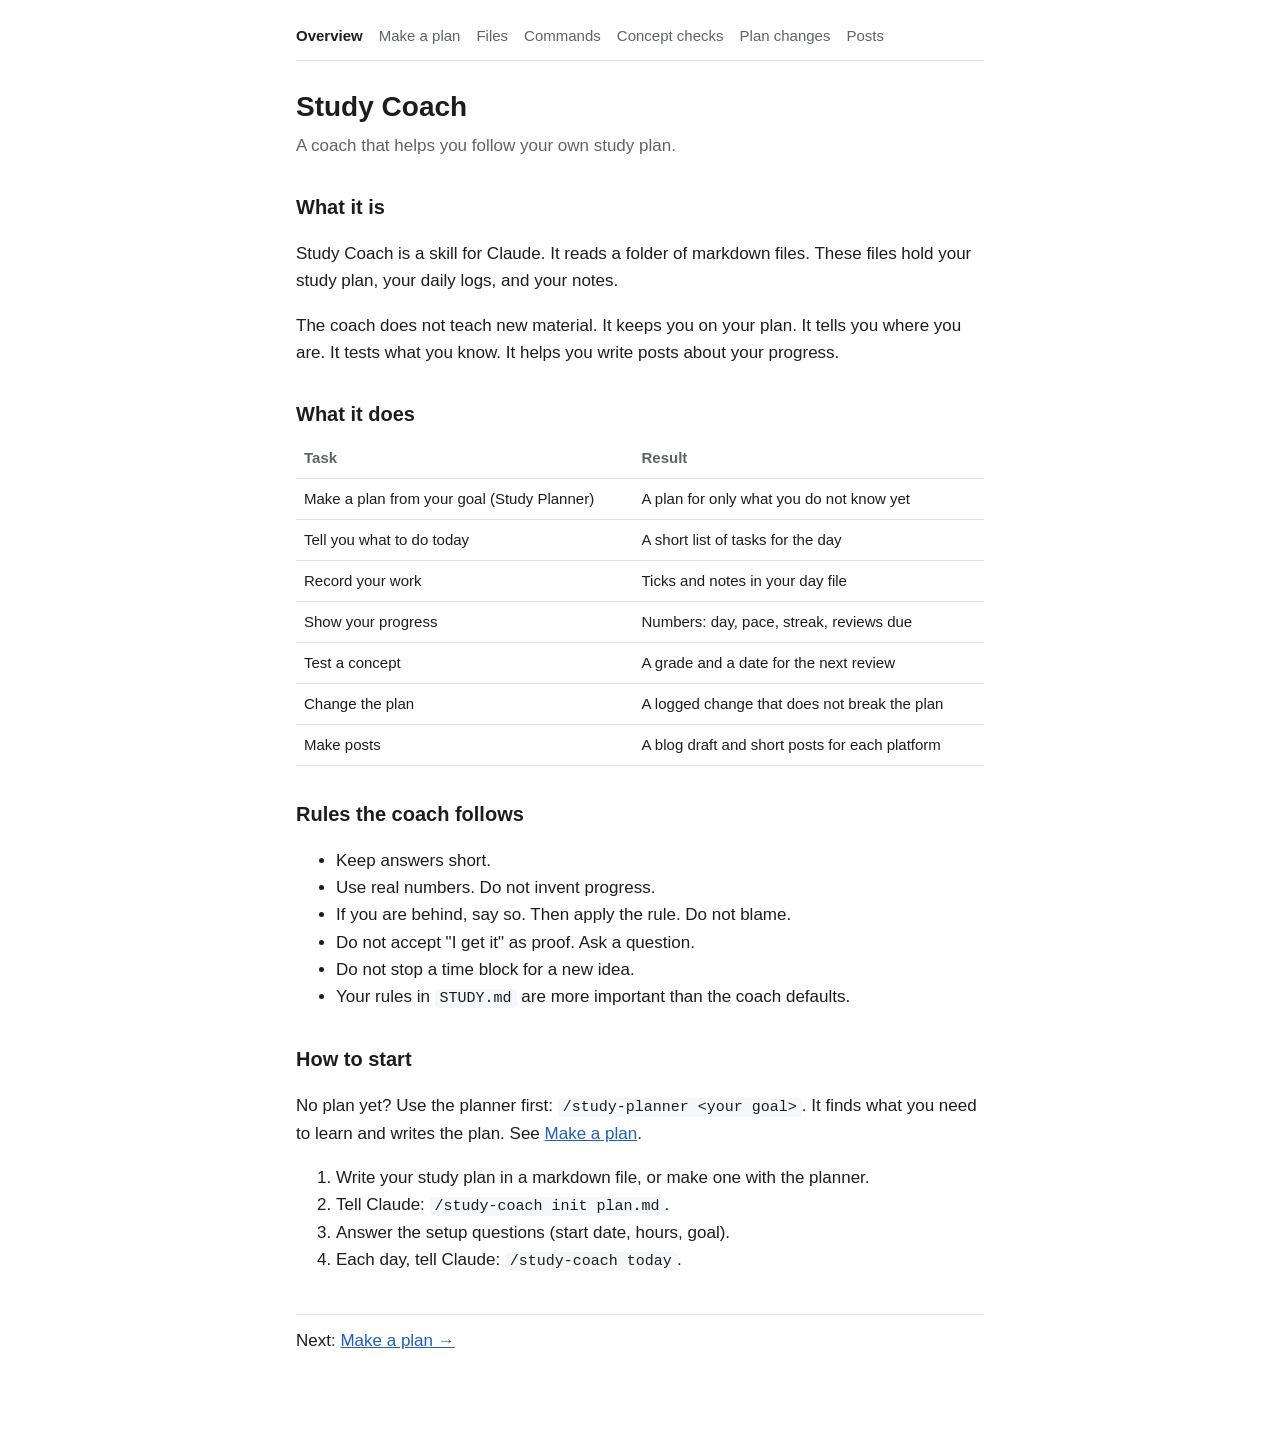
==== docs/index.html @ fe9da8b5 "v0.4.0: study-planner plans the capability gap; Experienced Learner Mode; planner docs page Co-Autho" ====
<!doctype html>
<html lang="en">
<head>
<meta charset="utf-8">
<meta name="viewport" content="width=device-width, initial-scale=1">
<title>Study Coach Overview</title>
<link rel="stylesheet" href="style.css">
</head>
<body>
<main>
<nav><a href="index.html" aria-current="page">Overview</a><a href="planner.html">Make a plan</a><a href="workspace.html">Files</a><a href="modes.html">Commands</a><a href="check.html">Concept checks</a><a href="adapt.html">Plan changes</a><a href="share.html">Posts</a></nav>

<h1>Study Coach</h1>
<p class="lead">A coach that helps you follow your own study plan.</p>

<h2>What it is</h2>
<p>Study Coach is a skill for Claude. It reads a folder of markdown files. These files hold your study plan, your daily logs, and your notes.</p>
<p>The coach does not teach new material. It keeps you on your plan. It tells you where you are. It tests what you know. It helps you write posts about your progress.</p>

<h2>What it does</h2>
<table>
<tr><th>Task</th><th>Result</th></tr>
<tr><td>Make a plan from your goal (Study Planner)</td><td>A plan for only what you do not know yet</td></tr>
<tr><td>Tell you what to do today</td><td>A short list of tasks for the day</td></tr>
<tr><td>Record your work</td><td>Ticks and notes in your day file</td></tr>
<tr><td>Show your progress</td><td>Numbers: day, pace, streak, reviews due</td></tr>
<tr><td>Test a concept</td><td>A grade and a date for the next review</td></tr>
<tr><td>Change the plan</td><td>A logged change that does not break the plan</td></tr>
<tr><td>Make posts</td><td>A blog draft and short posts for each platform</td></tr>
</table>

<h2>Rules the coach follows</h2>
<ul>
<li>Keep answers short.</li>
<li>Use real numbers. Do not invent progress.</li>
<li>If you are behind, say so. Then apply the rule. Do not blame.</li>
<li>Do not accept "I get it" as proof. Ask a question.</li>
<li>Do not stop a time block for a new idea.</li>
<li>Your rules in <code>STUDY.md</code> are more important than the coach defaults.</li>
</ul>

<h2>How to start</h2>
<p>No plan yet? Use the planner first: <code>/study-planner &lt;your goal&gt;</code>. It finds what you need to learn and writes the plan. See <a href="planner.html">Make a plan</a>.</p>
<ol>
<li>Write your study plan in a markdown file, or make one with the planner.</li>
<li>Tell Claude: <code>/study-coach init plan.md</code>.</li>
<li>Answer the setup questions (start date, hours, goal).</li>
<li>Each day, tell Claude: <code>/study-coach today</code>.</li>
</ol>

<p class="next">Next: <a href="planner.html">Make a plan →</a></p>

</main>
</body>
</html>
---- docs/style.css ----
:root {
  --bg: #ffffff;
  --text: #1d1d1f;
  --muted: #5f6368;
  --line: #e2e2e2;
  --accent: #1f5fbf;
  --box: #f5f7fa;
}
@media (prefers-color-scheme: dark) {
  :root {
    --bg: #16181c;
    --text: #e8e8e8;
    --muted: #a0a4ab;
    --line: #33363c;
    --accent: #7fb0ff;
    --box: #1f2228;
  }
}
* { box-sizing: border-box; }
body {
  margin: 0;
  background: var(--bg);
  color: var(--text);
  font: 17px/1.6 -apple-system, BlinkMacSystemFont, "Segoe UI", Roboto, sans-serif;
}
main { max-width: 720px; margin: 0 auto; padding: 24px 16px 64px; }
nav { display: flex; flex-wrap: wrap; gap: 6px 16px; padding-bottom: 12px; border-bottom: 1px solid var(--line); font-size: 15px; }
nav a { color: var(--muted); text-decoration: none; }
nav a[aria-current] { color: var(--text); font-weight: 600; }
a { color: var(--accent); }
h1 { font-size: 28px; line-height: 1.25; margin: 28px 0 8px; }
h2 { font-size: 20px; margin: 32px 0 8px; }
p.lead { color: var(--muted); margin-top: 0; }
code { background: var(--box); padding: 1px 5px; border-radius: 4px; font-size: 15px; }
pre { background: var(--box); padding: 12px; border-radius: 6px; overflow-x: auto; font-size: 14px; }
table { width: 100%; border-collapse: collapse; font-size: 15px; margin: 8px 0; }
th, td { text-align: left; padding: 8px; border-bottom: 1px solid var(--line); vertical-align: top; }
th { color: var(--muted); font-weight: 600; }
.note { background: var(--box); border-left: 3px solid var(--accent); padding: 10px 14px; border-radius: 4px; }
.next { margin-top: 40px; padding-top: 12px; border-top: 1px solid var(--line); }
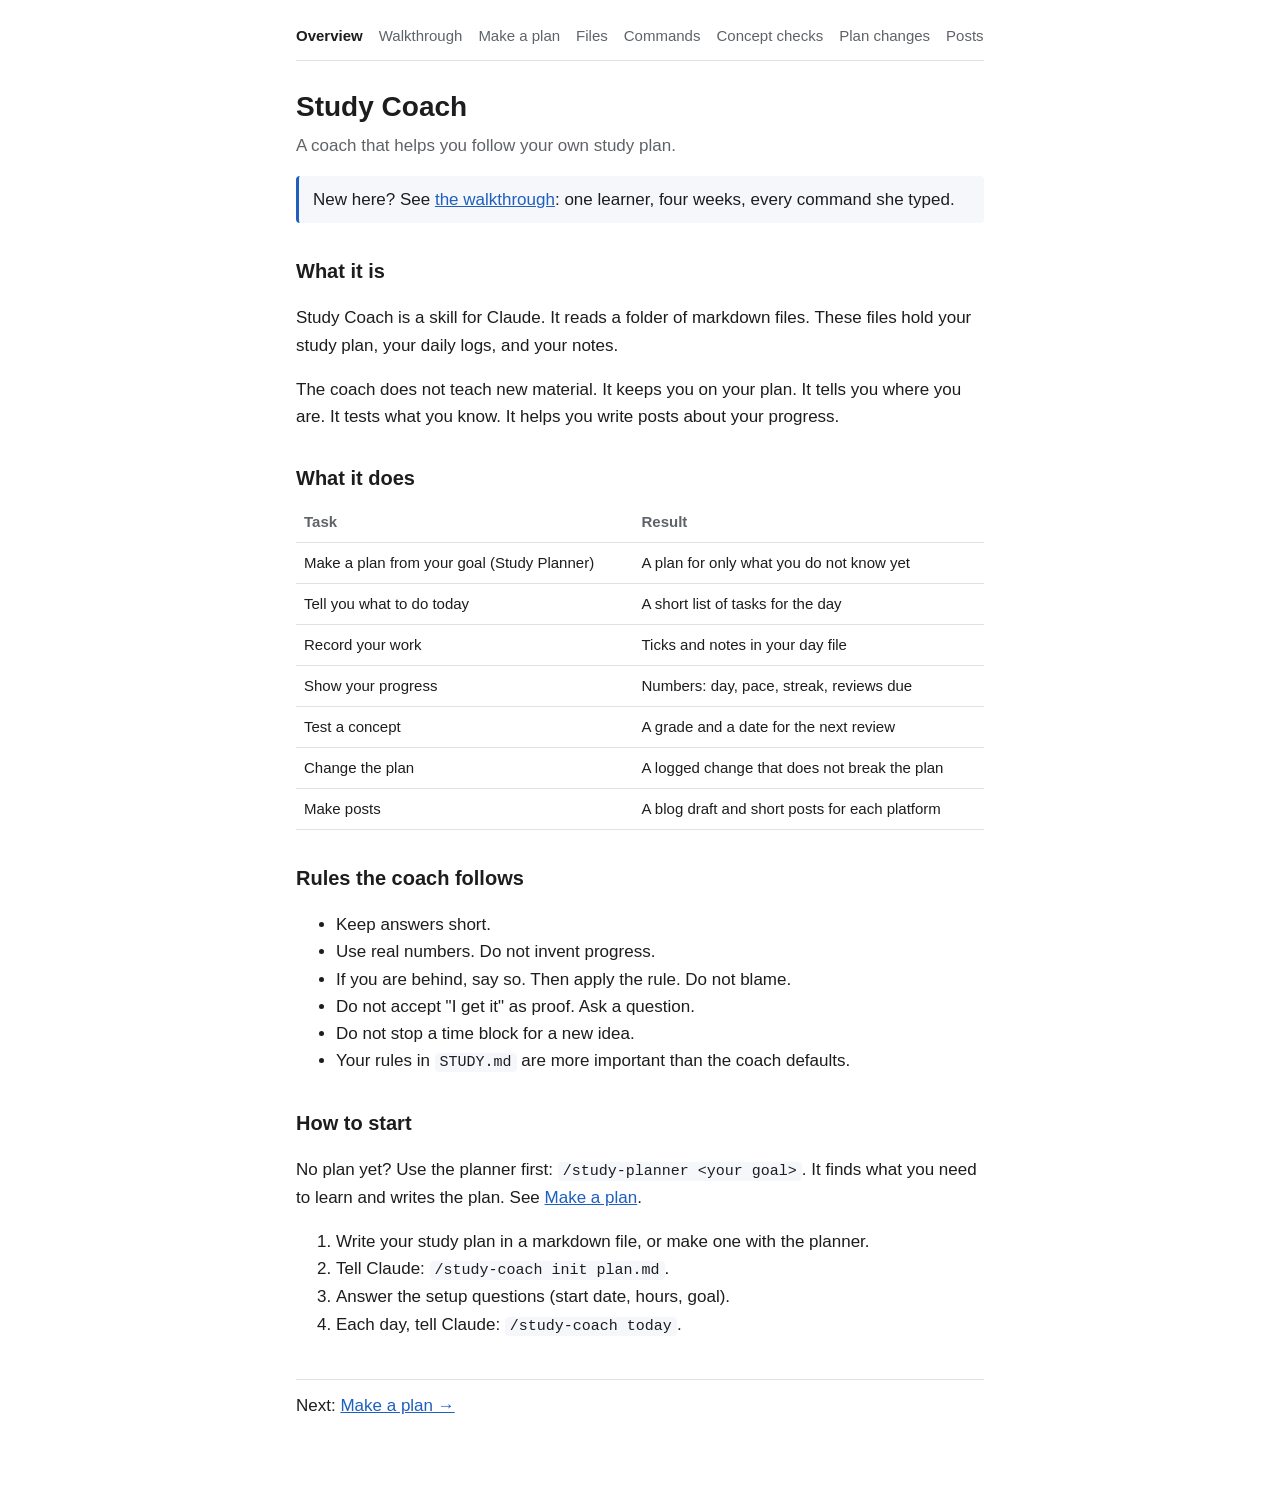
==== commit 0a8f0adb: "docs: walkthrough page with expandable steps; fix plugin install owner in README Co-Authored-By: Cla" ====
--- a/docs/index.html
+++ b/docs/index.html
@@ -8,10 +8,11 @@
 </head>
 <body>
 <main>
-<nav><a href="index.html" aria-current="page">Overview</a><a href="planner.html">Make a plan</a><a href="workspace.html">Files</a><a href="modes.html">Commands</a><a href="check.html">Concept checks</a><a href="adapt.html">Plan changes</a><a href="share.html">Posts</a></nav>
+<nav><a href="index.html" aria-current="page">Overview</a><a href="walkthrough.html">Walkthrough</a><a href="planner.html">Make a plan</a><a href="workspace.html">Files</a><a href="modes.html">Commands</a><a href="check.html">Concept checks</a><a href="adapt.html">Plan changes</a><a href="share.html">Posts</a></nav>
 
 <h1>Study Coach</h1>
 <p class="lead">A coach that helps you follow your own study plan.</p>
+<p class="note">New here? See <a href="walkthrough.html">the walkthrough</a>: one learner, four weeks, every command she typed.</p>
 
 <h2>What it is</h2>
 <p>Study Coach is a skill for Claude. It reads a folder of markdown files. These files hold your study plan, your daily logs, and your notes.</p>
--- a/docs/style.css
+++ b/docs/style.css
@@ -38,3 +38,26 @@
 th { color: var(--muted); font-weight: 600; }
 .note { background: var(--box); border-left: 3px solid var(--accent); padding: 10px 14px; border-radius: 4px; }
 .next { margin-top: 40px; padding-top: 12px; border-top: 1px solid var(--line); }
+
+/* Walkthrough */
+.muted { color: var(--muted); font-size: 15px; }
+.toolbar { margin: 16px 0 0; }
+button { font: inherit; font-size: 15px; color: var(--text); background: var(--box); border: 1px solid var(--line); border-radius: 6px; padding: 6px 12px; cursor: pointer; }
+button:hover { border-color: var(--accent); }
+.step { margin-top: 28px; padding-top: 4px; border-top: 1px solid var(--line); }
+.step h2 { display: flex; align-items: center; gap: 10px; }
+.num { display: inline-flex; align-items: center; justify-content: center; width: 28px; height: 28px; flex: none; border-radius: 50%; background: var(--accent); color: var(--bg); font-size: 15px; }
+p.label { margin: 12px 0 4px; font-size: 14px; color: var(--muted); font-weight: 600; }
+pre.cmd { border-left: 3px solid var(--accent); font-size: 15px; }
+details { margin: 8px 0; border: 1px solid var(--line); border-radius: 6px; padding: 0 12px; }
+details[open] { padding-bottom: 8px; }
+summary { cursor: pointer; padding: 10px 0; font-size: 15px; color: var(--accent); }
+summary:focus-visible { outline: 2px solid var(--accent); outline-offset: 2px; }
+.chat p { margin: 6px 0; padding: 8px 12px; border-radius: 6px; }
+.chat p::before { display: block; font-size: 12px; font-weight: 600; color: var(--muted); margin-bottom: 2px; }
+.chat .you { background: var(--box); margin-left: 15%; }
+.chat .you::before { content: "You"; }
+.chat .claude { border: 1px solid var(--line); margin-right: 15%; }
+.chat .claude::before { content: "Claude"; }
+.tip { font-size: 15px; color: var(--muted); }
+.tip::before { content: "Tip: "; font-weight: 600; color: var(--text); }
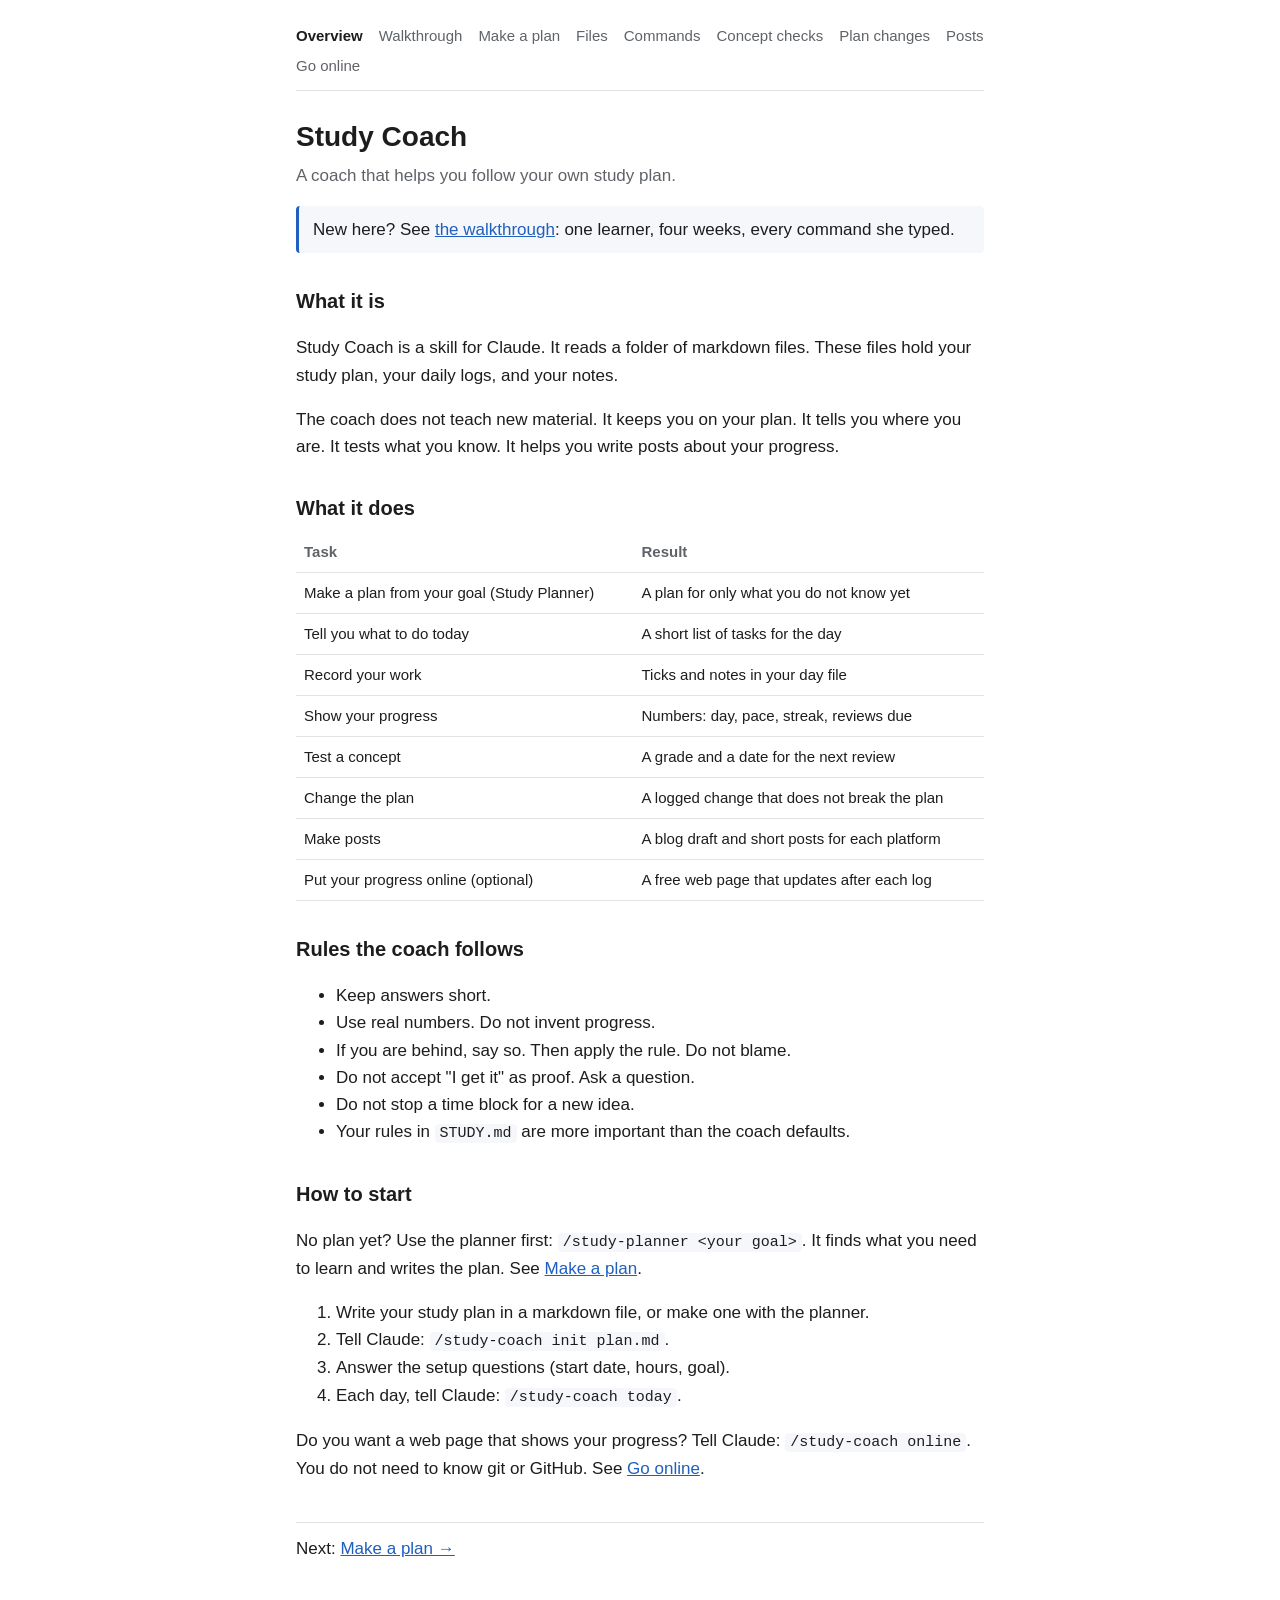
==== commit 00ad2bf3: "v0.5.0: online mode and automatic save (sync.mjs) - online: guided GitHub account, gh sign-in, repo " ====
--- a/docs/index.html
+++ b/docs/index.html
@@ -8,7 +8,7 @@
 </head>
 <body>
 <main>
-<nav><a href="index.html" aria-current="page">Overview</a><a href="walkthrough.html">Walkthrough</a><a href="planner.html">Make a plan</a><a href="workspace.html">Files</a><a href="modes.html">Commands</a><a href="check.html">Concept checks</a><a href="adapt.html">Plan changes</a><a href="share.html">Posts</a></nav>
+<nav><a href="index.html" aria-current="page">Overview</a><a href="walkthrough.html">Walkthrough</a><a href="planner.html">Make a plan</a><a href="workspace.html">Files</a><a href="modes.html">Commands</a><a href="check.html">Concept checks</a><a href="adapt.html">Plan changes</a><a href="share.html">Posts</a><a href="online.html">Go online</a></nav>
 
 <h1>Study Coach</h1>
 <p class="lead">A coach that helps you follow your own study plan.</p>
@@ -28,6 +28,7 @@
 <tr><td>Test a concept</td><td>A grade and a date for the next review</td></tr>
 <tr><td>Change the plan</td><td>A logged change that does not break the plan</td></tr>
 <tr><td>Make posts</td><td>A blog draft and short posts for each platform</td></tr>
+<tr><td>Put your progress online (optional)</td><td>A free web page that updates after each log</td></tr>
 </table>
 
 <h2>Rules the coach follows</h2>
@@ -48,6 +49,7 @@
 <li>Answer the setup questions (start date, hours, goal).</li>
 <li>Each day, tell Claude: <code>/study-coach today</code>.</li>
 </ol>
+<p>Do you want a web page that shows your progress? Tell Claude: <code>/study-coach online</code>. You do not need to know git or GitHub. See <a href="online.html">Go online</a>.</p>
 
 <p class="next">Next: <a href="planner.html">Make a plan →</a></p>
 
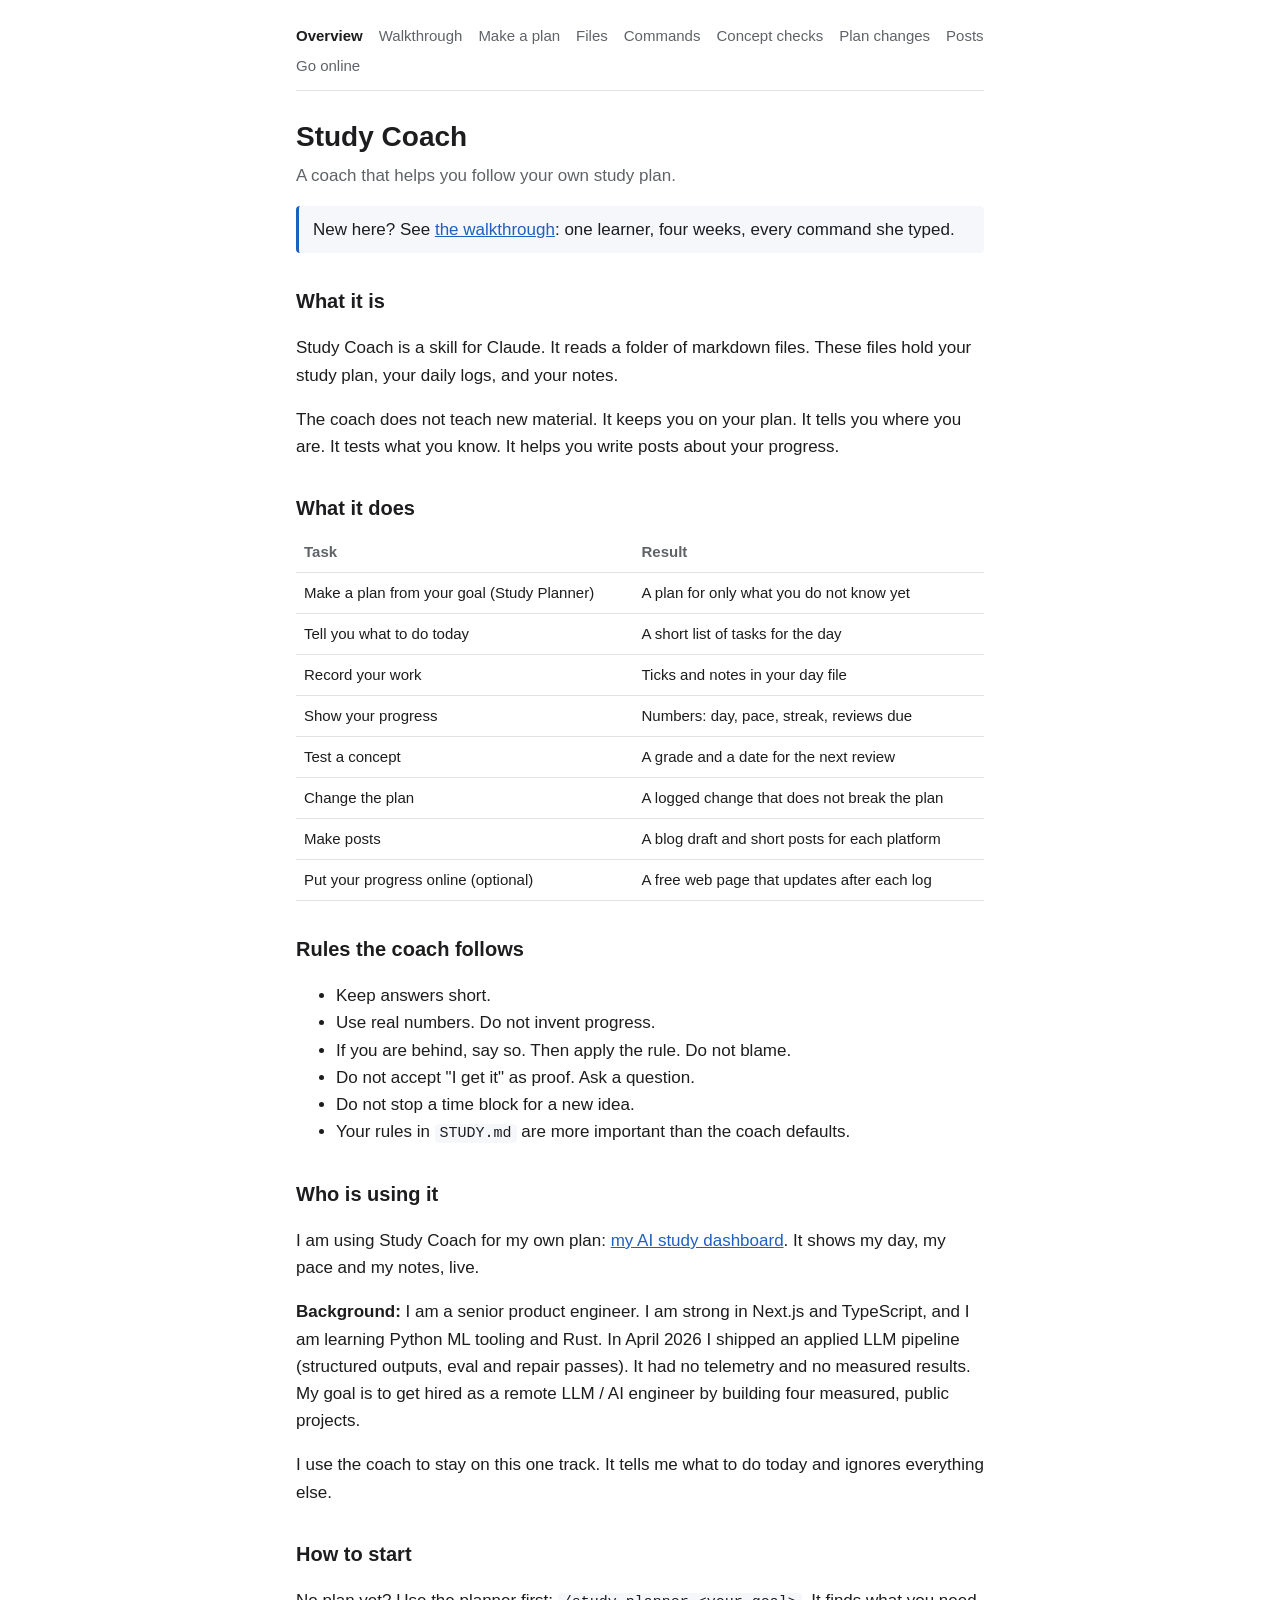
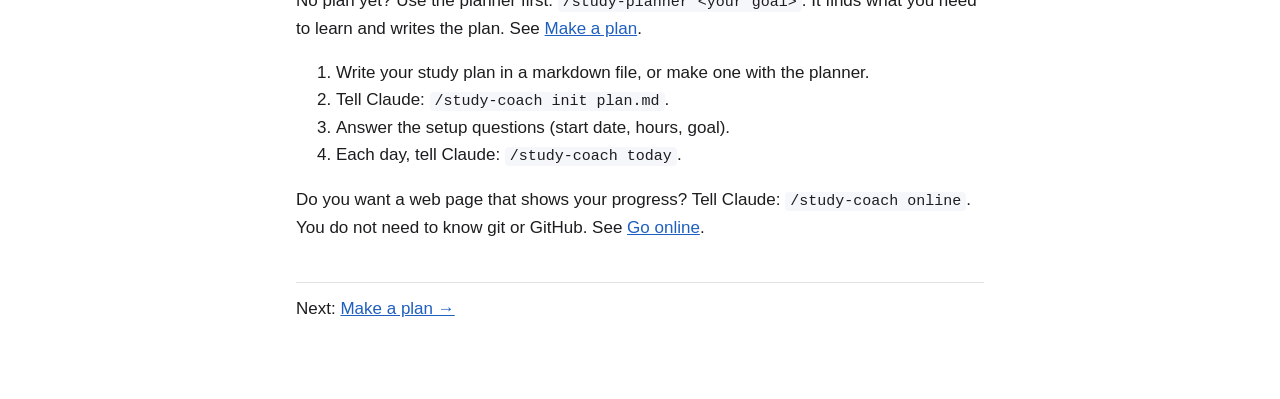
==== commit dffcc3aa: "Overview: add Who is using it section linking to ai-study dashboard Co-Authored-By: Claude Sonnet 5." ====
--- a/docs/index.html
+++ b/docs/index.html
@@ -41,6 +41,11 @@
 <li>Your rules in <code>STUDY.md</code> are more important than the coach defaults.</li>
 </ul>
 
+<h2>Who is using it</h2>
+<p>I am using Study Coach for my own plan: <a href="https://naval200.github.io/ai-study/">my AI study dashboard</a>. It shows my day, my pace and my notes, live.</p>
+<p><strong>Background:</strong> I am a senior product engineer. I am strong in Next.js and TypeScript, and I am learning Python ML tooling and Rust. In April 2026 I shipped an applied LLM pipeline (structured outputs, eval and repair passes). It had no telemetry and no measured results. My goal is to get hired as a remote LLM / AI engineer by building four measured, public projects.</p>
+<p>I use the coach to stay on this one track. It tells me what to do today and ignores everything else.</p>
+
 <h2>How to start</h2>
 <p>No plan yet? Use the planner first: <code>/study-planner &lt;your goal&gt;</code>. It finds what you need to learn and writes the plan. See <a href="planner.html">Make a plan</a>.</p>
 <ol>
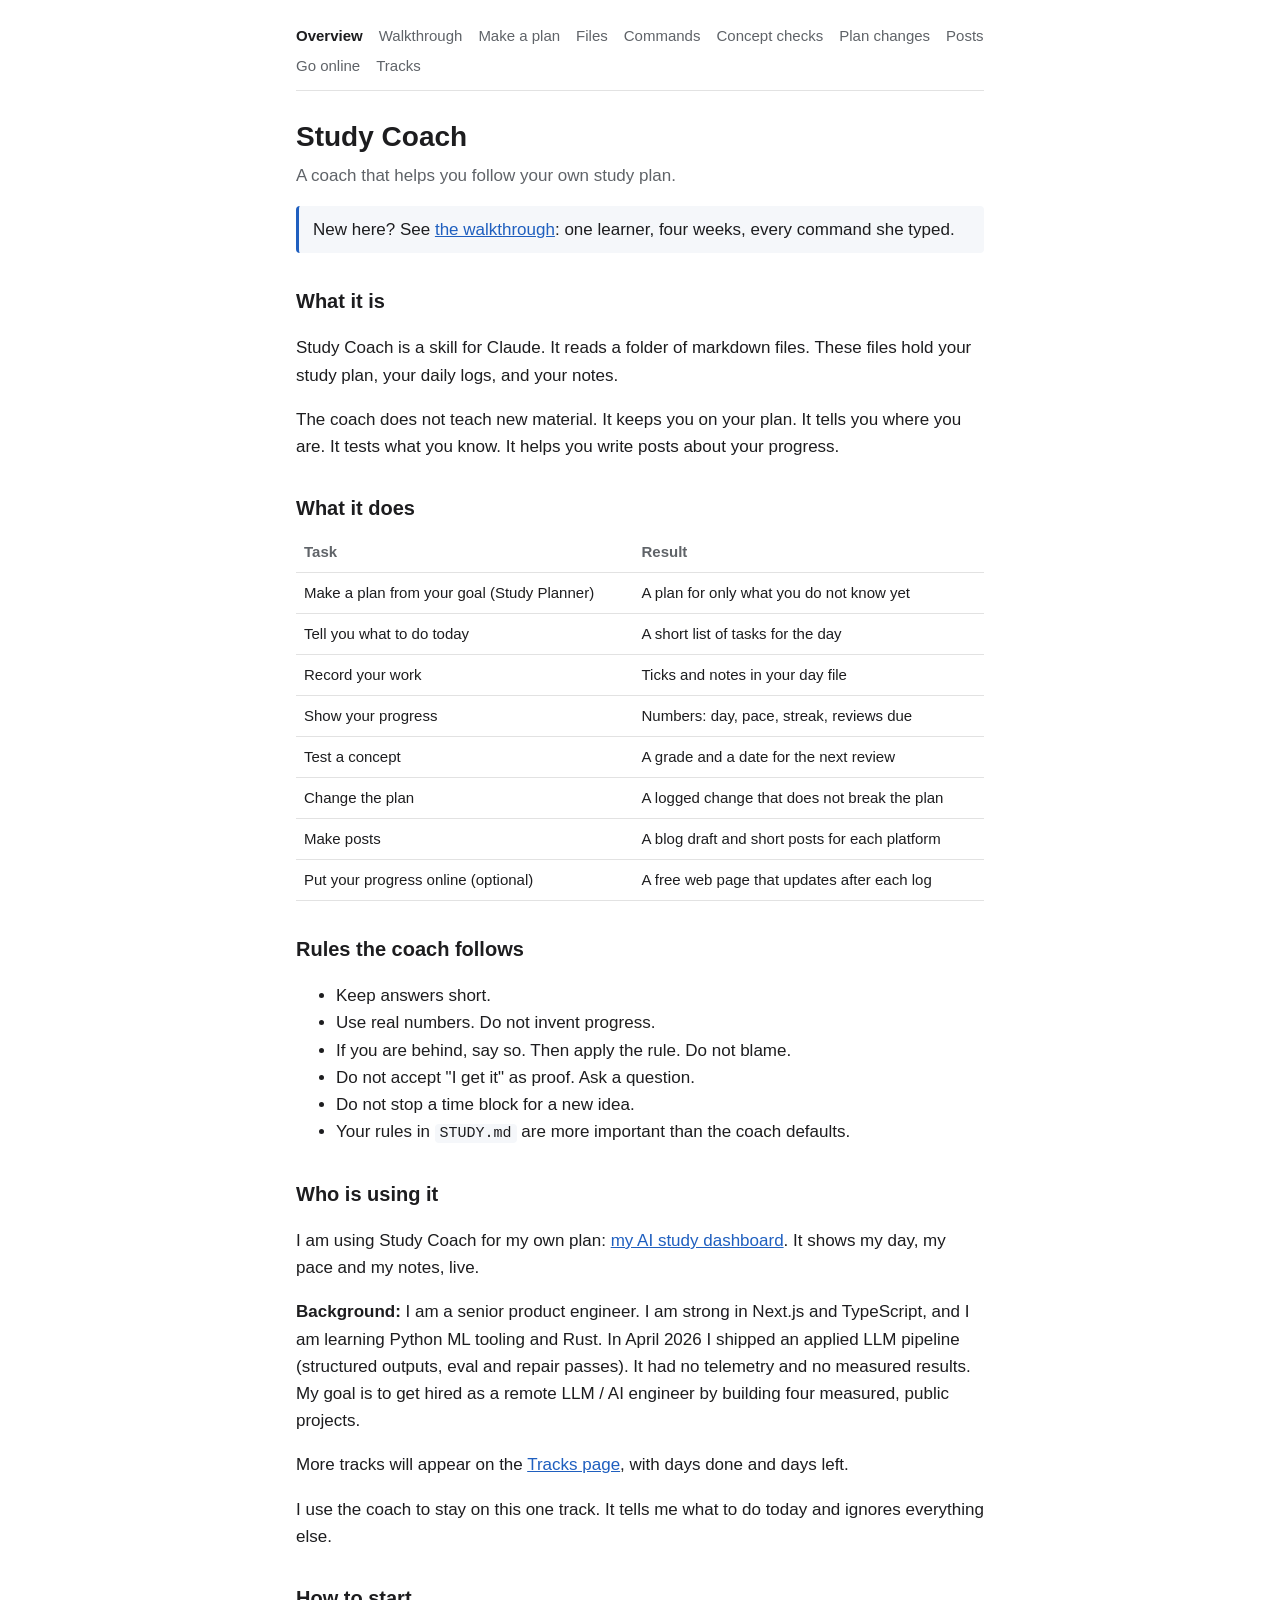
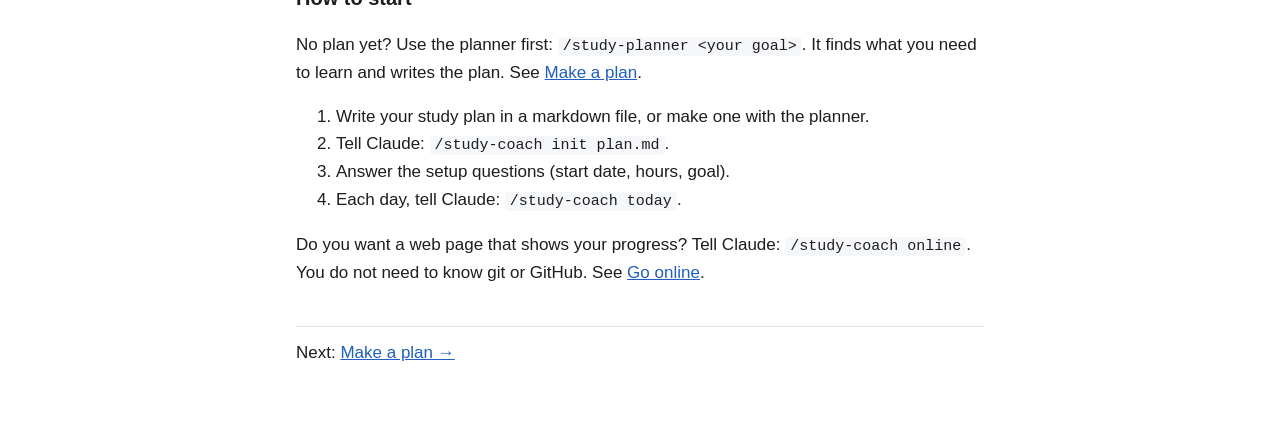
==== commit f618b3ca: "Add Tracks page with day counts from start date; link from nav and overview Co-Authored-By: Claude S" ====
--- a/docs/index.html
+++ b/docs/index.html
@@ -8,7 +8,7 @@
 </head>
 <body>
 <main>
-<nav><a href="index.html" aria-current="page">Overview</a><a href="walkthrough.html">Walkthrough</a><a href="planner.html">Make a plan</a><a href="workspace.html">Files</a><a href="modes.html">Commands</a><a href="check.html">Concept checks</a><a href="adapt.html">Plan changes</a><a href="share.html">Posts</a><a href="online.html">Go online</a></nav>
+<nav><a href="index.html" aria-current="page">Overview</a><a href="walkthrough.html">Walkthrough</a><a href="planner.html">Make a plan</a><a href="workspace.html">Files</a><a href="modes.html">Commands</a><a href="check.html">Concept checks</a><a href="adapt.html">Plan changes</a><a href="share.html">Posts</a><a href="online.html">Go online</a><a href="tracks.html">Tracks</a></nav>
 
 <h1>Study Coach</h1>
 <p class="lead">A coach that helps you follow your own study plan.</p>
@@ -44,6 +44,7 @@
 <h2>Who is using it</h2>
 <p>I am using Study Coach for my own plan: <a href="https://naval200.github.io/ai-study/">my AI study dashboard</a>. It shows my day, my pace and my notes, live.</p>
 <p><strong>Background:</strong> I am a senior product engineer. I am strong in Next.js and TypeScript, and I am learning Python ML tooling and Rust. In April 2026 I shipped an applied LLM pipeline (structured outputs, eval and repair passes). It had no telemetry and no measured results. My goal is to get hired as a remote LLM / AI engineer by building four measured, public projects.</p>
+<p>More tracks will appear on the <a href="tracks.html">Tracks page</a>, with days done and days left.</p>
 <p>I use the coach to stay on this one track. It tells me what to do today and ignores everything else.</p>
 
 <h2>How to start</h2>
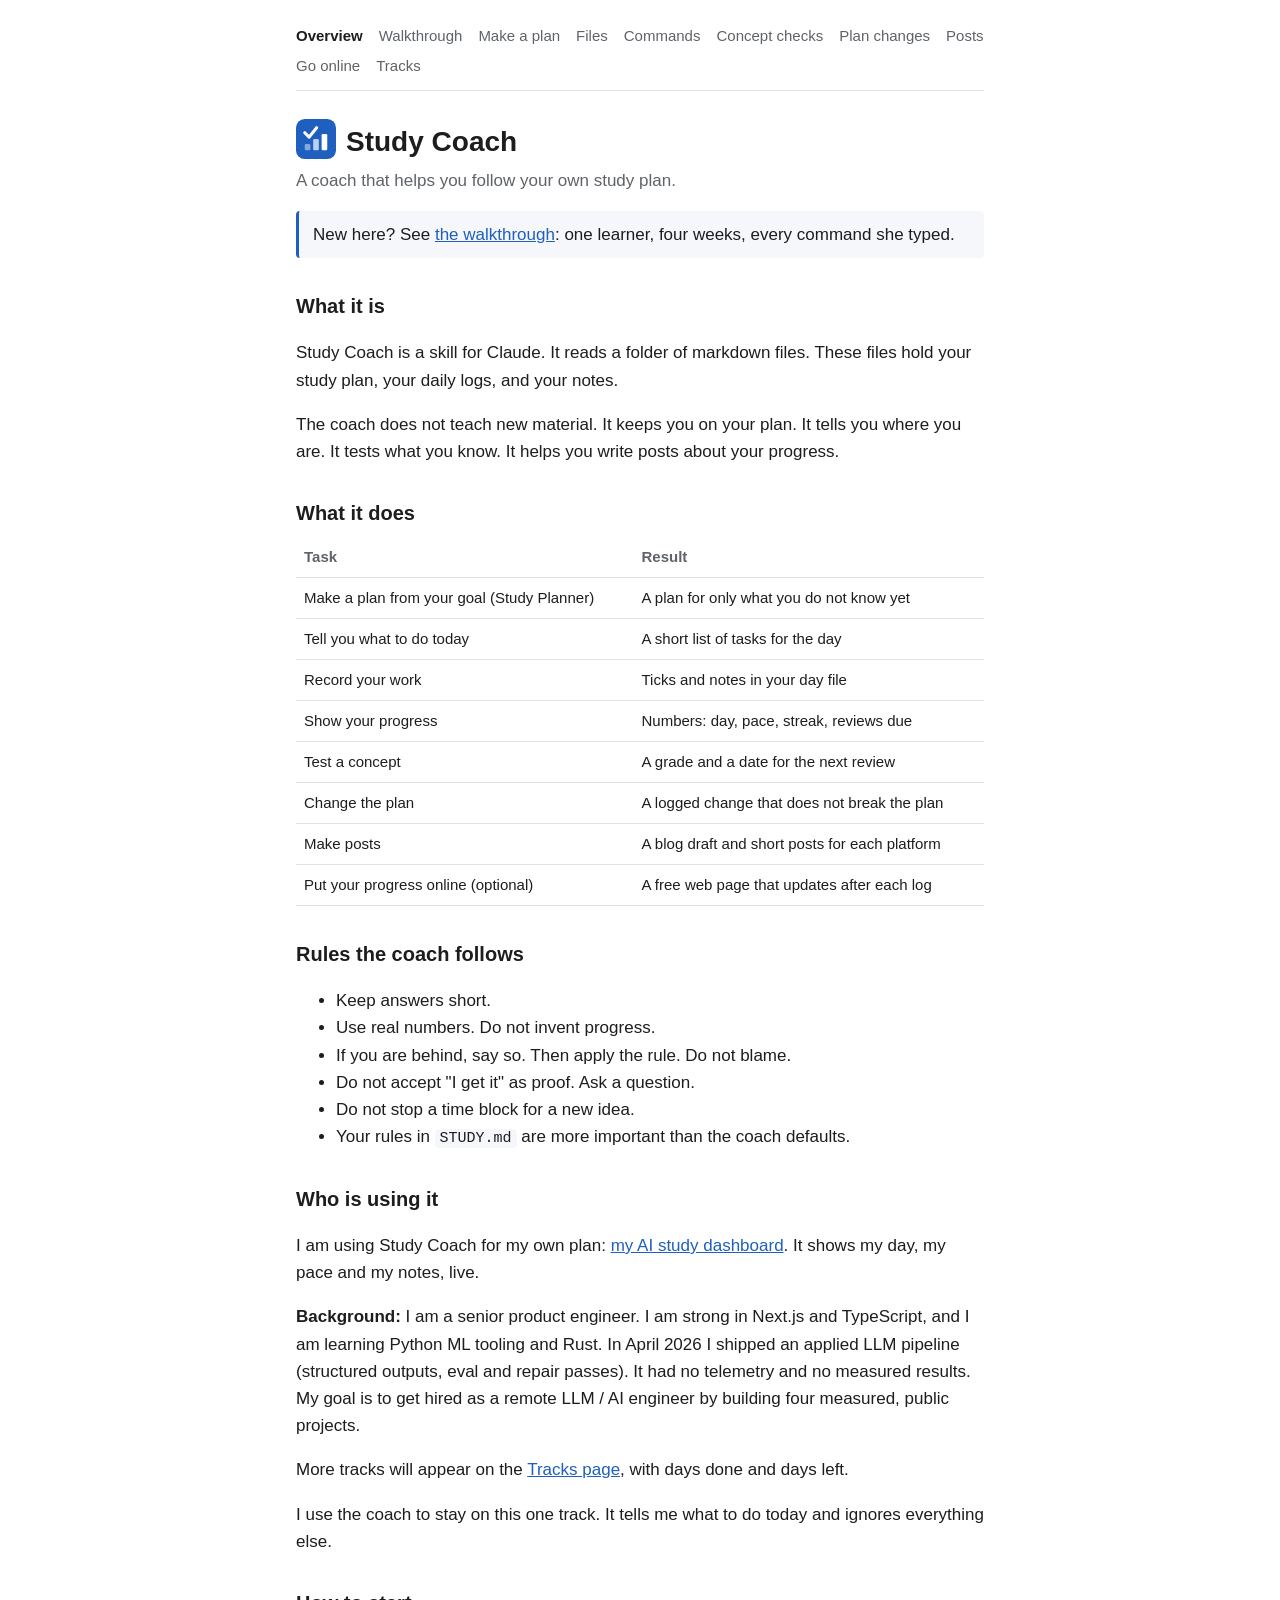
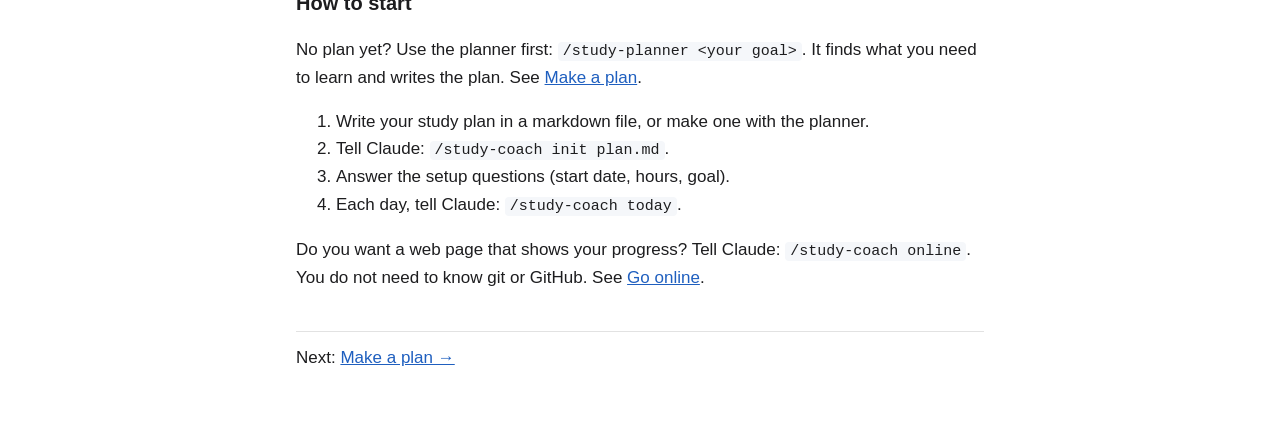
==== commit 79ed0843: "Add Study Coach logo, wordmark and favicon Co-Authored-By: Claude Sonnet 5.5 <noreply@anthropic.com>" ====
--- a/docs/index.html
+++ b/docs/index.html
@@ -4,13 +4,14 @@
 <meta charset="utf-8">
 <meta name="viewport" content="width=device-width, initial-scale=1">
 <title>Study Coach Overview</title>
+<link rel="icon" href="logo.svg" type="image/svg+xml">
 <link rel="stylesheet" href="style.css">
 </head>
 <body>
 <main>
 <nav><a href="index.html" aria-current="page">Overview</a><a href="walkthrough.html">Walkthrough</a><a href="planner.html">Make a plan</a><a href="workspace.html">Files</a><a href="modes.html">Commands</a><a href="check.html">Concept checks</a><a href="adapt.html">Plan changes</a><a href="share.html">Posts</a><a href="online.html">Go online</a><a href="tracks.html">Tracks</a></nav>
 
-<h1>Study Coach</h1>
+<h1><img src="logo.svg" alt="" width="40" height="40" style="vertical-align:-8px;margin-right:10px">Study Coach</h1>
 <p class="lead">A coach that helps you follow your own study plan.</p>
 <p class="note">New here? See <a href="walkthrough.html">the walkthrough</a>: one learner, four weeks, every command she typed.</p>
 
